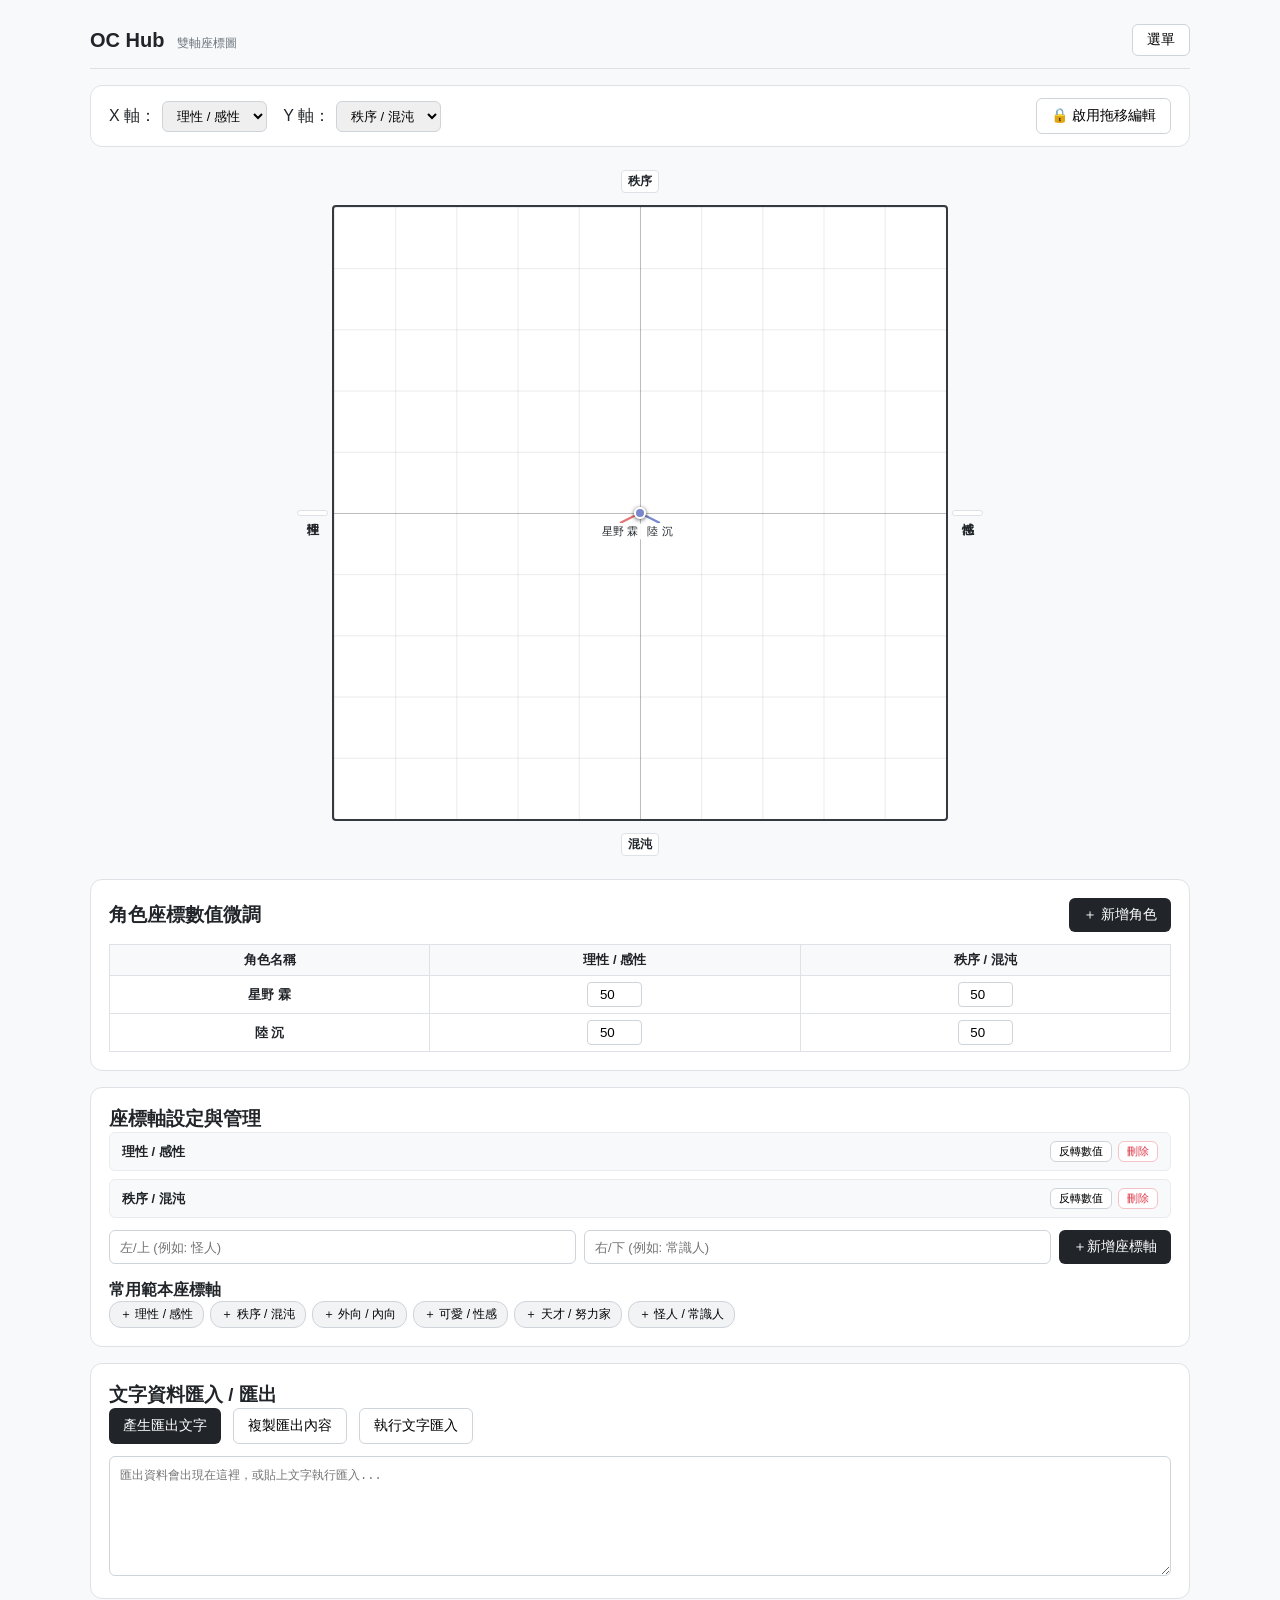
==== 角色/matrix.html @ c6c1e4fd "Add files via upload" ====
<!DOCTYPE html>
<html lang="zh-TW">

<head>
    <meta charset="UTF-8">
    <meta name="viewport" content="width=device-width, initial-scale=1.0">
    <title>OC Hub - 雙軸座標圖</title>
    <link rel="stylesheet" href="style.css">
</head>

<body>
    <div class="app-container">

        <header class="main-header">
            <div class="brand">
                <h1>OC Hub</h1>
                <span class="subtitle">雙軸座標圖</span>
            </div>

            <div class="menu-dropdown-container">
                <button class="menu-btn" onclick="toggleMenu()">選單</button>

                <div id="dropdownMenu" class="dropdown-content">
                    <a href="index.html">角色大廳</a>
                    <a href="matrix.html">雙軸座標圖</a>
                    <a href="relation.html">角色關係圖</a>
                    <a href="radar.html">能力雷達圖</a>

                    <a href="#" onclick="resetToDefaultData(); return false;"
                        style="color:#dc3545; border-top:1px solid #eee;">
                        🔄 重置為開頁預設值
                    </a>
                </div>
            </div>
        </header>

        <div class="matrix-layout">

            <div class="matrix-top-bar">

                <div class="matrix-axis-selects">

                    <div class="axis-select-group">
                        <label>X 軸：</label>
                        <select id="matrixXAxisSelect" onchange="changeMatrixAxis('x', this.value)"></select>
                    </div>

                    <div class="axis-select-group">
                        <label>Y 軸：</label>
                        <select id="matrixYAxisSelect" onchange="changeMatrixAxis('y', this.value)"></select>
                    </div>

                </div>

                <button id="dragLockBtn" class="btn" onclick="toggleMatrixDragLock()">
                    🔒 啟用拖移編輯
                </button>

            </div>

            <div class="chart-area">

                <div class="chart-wrapper">

                    <div class="axis-label axis-top" id="topLabel">
                        上
                    </div>

                    <div class="axis-label axis-bottom" id="bottomLabel">
                        下
                    </div>

                    <div class="axis-label axis-left" id="leftLabel">
                        左
                    </div>

                    <div class="axis-label axis-right" id="rightLabel">
                        右
                    </div>

                    <div class="chart" id="chartCanvas"></div>

                </div>

            </div>

            <div class="matrix-section-card">

                <div class="matrix-card-header">
                    <h3>角色座標數值微調</h3>

                    <button class="btn btn-search" onclick="addCharacterFromMatrix()">
                        ＋ 新增角色
                    </button>
                </div>

                <div class="table-wrapper">
                    <table class="character-table">
                        <thead>
                            <tr id="matrixTableHead"></tr>
                        </thead>
                        <tbody id="matrixTableBody"></tbody>
                    </table>
                </div>

            </div>

            <div class="matrix-section-card">

                <h3>座標軸設定與管理</h3>

                <div id="matrixAxisList" class="matrix-axis-list"></div>

                <div class="axis-add-row">

                    <input id="newAxisLeftInput" type="text" placeholder="左/上 (例如: 怪人)">

                    <input id="newAxisRightInput" type="text" placeholder="右/下 (例如: 常識人)">

                    <button class="btn btn-search" type="button" onclick="addNewAxisFromInput()">
                        ＋新增座標軸
                    </button>

                </div>

                <h4 style="margin-top:16px;">
                    常用範本座標軸
                </h4>

                <div id="commonAxesList" class="common-axes-tags"></div>

            </div>

            <div class="matrix-section-card">

                <h3>文字資料匯入 / 匯出</h3>

                <div style="
            display:flex;
            gap:12px;
            margin-bottom:12px;
            flex-wrap:wrap;
          ">

                    <button class="btn btn-search" onclick="generateExportText()">
                        產生匯出文字
                    </button>

                    <button class="btn" onclick="copyExportText()">
                        複製匯出內容
                    </button>

                    <button class="btn" onclick="importDataFromText()">
                        執行文字匯入
                    </button>

                </div>

                <textarea id="matrixIOTextarea" placeholder="匯出資料會出現在這裡，或貼上文字執行匯入..."></textarea>

            </div>

        </div>
    </div>

    <script src="shared.js"></script>
    <script src="matrix.js"></script>
</body>

</html>
---- 角色/style.css ----
* {
    box-sizing: border-box;
    margin: 0;
    padding: 0;
    font-family: -apple-system, BlinkMacSystemFont, "Segoe UI", Roboto, sans-serif;
}

body {
    background-color: #f8f9fa;
    color: #212529;
    padding: 12px;
}

@media (min-width: 768px) {
    body {
        padding: 24px;
    }
}

.app-container {
    max-width: 1100px;
    margin: 0 auto;
}

/* =========================
   Header
========================= */

.main-header {
    display: flex;
    justify-content: space-between;
    align-items: center;
    border-bottom: 1px solid #dee2e6;
    padding-bottom: 12px;
    margin-bottom: 16px;
}

.brand h1 {
    font-size: 20px;
    display: inline-block;
    margin-right: 8px;
}

.brand .subtitle {
    font-size: 12px;
    color: #6c757d;
}

.menu-dropdown-container {
    position: relative;
}

.menu-btn {
    background: #ffffff;
    border: 1px solid #ced4da;
    padding: 6px 14px;
    border-radius: 6px;
    cursor: pointer;
    font-size: 14px;
}

.dropdown-content {
    display: none;
    position: absolute;
    right: 0;
    top: 100%;
    margin-top: 4px;
    background-color: #ffffff;
    min-width: 140px;
    box-shadow: 0 4px 12px rgba(0, 0, 0, 0.1);
    border: 1px solid #dee2e6;
    border-radius: 6px;
    z-index: 1000;
}

.dropdown-content a {
    color: #212529;
    padding: 10px 16px;
    text-decoration: none;
    display: block;
    font-size: 14px;
}

.dropdown-content a:hover {
    background-color: #f1f3f5;
}

.dropdown-content.show {
    display: block;
}

/* =========================
   Buttons
========================= */

.btn {
    padding: 8px 14px;
    border: 1px solid #ced4da;
    background: #ffffff;
    border-radius: 6px;
    cursor: pointer;
    font-size: 14px;
}

.btn-search {
    background: #212529;
    color: #ffffff;
    border: none;
}

.btn-danger {
    color: #dc3545;
    border-color: #f5c2c7;
}

.btn-danger:hover {
    background-color: #f8d7da;
}

/* =========================
   大廳
========================= */

.toolbar {
    background: #ffffff;
    border: 1px solid #dee2e6;
    border-radius: 8px;
    padding: 12px;
    margin-bottom: 16px;
}

.search-box {
    display: flex;
    gap: 8px;
    margin-bottom: 12px;
}

.search-box input {
    flex: 1;
    padding: 8px 12px;
    border: 1px solid #ced4da;
    border-radius: 6px;
    font-size: 14px;
}

.tags-filter-bar {
    display: flex;
    align-items: center;
    gap: 8px;
    flex-wrap: wrap;
}

.filter-tag-chip {
    padding: 3px 10px;
    font-size: 12px;
    border-radius: 12px;
    border: 1px solid #ced4da;
    background: #f8f9fa;
    cursor: pointer;
    user-select: none;
}

.filter-tag-chip.selected {
    background: #212529;
    color: #ffffff;
    border-color: #212529;
}

/* =========================
   角色卡片
========================= */

.card-grid {
    display: grid;
    grid-template-columns: repeat(auto-fill, minmax(150px, 1fr));
    gap: 12px;
}

@media (min-width: 768px) {
    .card-grid {
        grid-template-columns: repeat(auto-fill, minmax(180px, 1fr));
        gap: 16px;
    }
}

.card {
    background: #ffffff;
    border: 1px solid #dee2e6;
    border-radius: 8px;
    overflow: hidden;
    cursor: pointer;
    display: flex;
    flex-direction: column;
}

.card-add {
    display: flex;
    align-items: center;
    justify-content: center;
    min-height: 200px;
    border: 1.5px dashed #ced4da;
    color: #6c757d;
    font-size: 13px;
}

.card-avatar-wrapper {
    width: 100%;
    height: 150px;
    background-color: #e9ecef;
}

.card-avatar {
    width: 100%;
    height: 100%;
    object-fit: cover;
}

.card-body {
    padding: 10px;
    flex: 1;
    display: flex;
    flex-direction: column;
    justify-content: space-between;
}

.card-title {
    font-size: 14px;
    font-weight: 600;
    margin-bottom: 6px;
}

.card-tags {
    display: flex;
    flex-wrap: wrap;
    gap: 4px;
    align-items: center;
}

.tag-badge {
    background-color: #e9ecef;
    color: #343a40;
    font-size: 11px;
    padding: 2px 6px;
    border-radius: 8px;
    display: inline-flex;
    align-items: center;
    gap: 4px;
}

.tag-badge .remove-tag-btn {
    font-size: 10px;
    color: #868e96;
    cursor: pointer;
    font-weight: bold;
}

.tag-add-btn-wrapper {
    position: relative;
    display: inline-block;
}

.tag-add-btn {
    background: #f1f3f5;
    border: 1px dashed #adb5bd;
    font-size: 11px;
    padding: 2px 8px;
    border-radius: 8px;
    cursor: pointer;
}

.tag-select-menu {
    display: none;
    position: fixed;
    top: 60px;
    left: 50%;
    transform: translateX(-50%);
    width: 90%;
    max-width: 320px;
    background: #ffffff;
    border: 1px solid #ced4da;
    border-radius: 8px;
    padding: 12px;
    z-index: 10000;
    box-shadow: 0 8px 24px rgba(0, 0, 0, 0.2);
}

.tag-select-menu.show {
    display: block;
}

.tag-select-menu input {
    width: 100%;
    padding: 8px 10px;
    font-size: 13px;
    border: 1px solid #ced4da;
    border-radius: 6px;
    margin-bottom: 8px;
}

.tag-options-list {
    max-height: 160px;
    overflow-y: auto;
}

.tag-option-item {
    font-size: 13px;
    padding: 6px 10px;
    cursor: pointer;
    border-radius: 4px;
}

.tag-option-item:hover {
    background-color: #f1f3f5;
}

/* =========================
   詳情頁
========================= */

.detail-poster-container {
    max-width: 960px;
    margin: 0 auto;
    background: #ffffff;
    border: 1px solid #e9ecef;
    border-radius: 16px;
    padding: 24px;
}

.poster-top-bar {
    display: flex;
    justify-content: space-between;
    align-items: center;
    border-bottom: 1px solid #f1f3f5;
    padding-bottom: 14px;
    margin-bottom: 24px;
}

.poster-mode-badge {
    font-size: 12px;
    padding: 4px 10px;
    border-radius: 12px;
    background-color: #e9ecef;
    color: #495057;
    font-weight: 600;
}

.poster-mode-badge.editing {
    background-color: #212529;
    color: #ffffff;
}

.poster-grid {
    display: flex;
    flex-direction: column-reverse;
    gap: 24px;
}

@media (min-width: 768px) {
    .poster-grid {
        display: grid;
        grid-template-columns: 1fr 340px;
        gap: 32px;
    }
}

.poster-left-panel {
    display: flex;
    flex-direction: column;
    gap: 20px;
}

.poster-header-group {
    display: flex;
    align-items: center;
    gap: 16px;
}

.poster-avatar-box {
    width: 96px;
    height: 96px;
    border-radius: 12px;
    overflow: hidden;
    background-color: #f1f3f5;
    border: 1px solid #dee2e6;
    flex-shrink: 0;
    position: relative;
}

.poster-avatar-img {
    width: 100%;
    height: 100%;
    object-fit: cover;
}

.editable-field {
    transition: all 0.2s;
    border: 1px solid transparent;
    border-radius: 6px;
    padding: 2px 6px;
}

.is-editing .editable-field {
    border-color: #ced4da;
    background-color: #f8f9fa;
    cursor: text;
}

.is-editing .editable-field:focus {
    border-color: #212529;
    background-color: #ffffff;
    outline: none;
}

.poster-name-input {
    font-size: 28px;
    font-weight: 800;
    color: #212529;
    width: 100%;
    border: none;
    background: transparent;
}

.poster-quote-input {
    font-size: 15px;
    font-style: italic;
    color: #343a40;
    width: 100%;
    border: none;
    background: transparent;
}

.poster-bio-textarea {
    font-size: 14px;
    line-height: 1.6;
    color: #495057;
    width: 100%;
    border: none;
    background: transparent;
    resize: vertical;
    min-height: 120px;
}

.poster-section-block {
    background-color: #f8f9fa;
    border-left: 3px solid #212529;
    padding: 12px 16px;
    border-radius: 0 8px 8px 0;
}

.poster-section-label {
    font-size: 11px;
    font-weight: 700;
    color: #868e96;
    text-transform: uppercase;
    margin-bottom: 4px;
}

.poster-right-panel {
    display: flex;
    flex-direction: column;
    align-items: center;
    position: relative;
}

.poster-fullbody-box {
    width: 100%;
    max-height: 520px;
    border-radius: 12px;
    overflow: hidden;
    background-color: #f8f9fa;
    border: 1px solid #e9ecef;
    box-shadow: 0 8px 24px rgba(0, 0, 0, 0.08);
    position: relative;
}

.poster-fullbody-img {
    width: 100%;
    height: 100%;
    object-fit: contain;
}

/* =========================
   座標圖
========================= */

.matrix-layout {
    display: flex;
    flex-direction: column;
    gap: 16px;
}

.matrix-section-card {
    background: #ffffff;
    border: 1px solid #dee2e6;
    border-radius: 12px;
    padding: 18px;
}

.matrix-card-header {
    display: flex;
    justify-content: space-between;
    align-items: center;
    margin-bottom: 12px;
}

.matrix-top-bar {
    display: flex;
    justify-content: space-between;
    align-items: center;
    background: #ffffff;
    border: 1px solid #dee2e6;
    border-radius: 12px;
    padding: 12px 18px;
    flex-wrap: wrap;
    gap: 12px;
}

.matrix-axis-selects {
    display: flex;
    gap: 16px;
    flex: 1;
    flex-wrap: wrap;
}

.axis-select-group {
    display: flex;
    align-items: center;
    gap: 6px;
}

.axis-select-group select {
    padding: 6px 10px;
    border: 1px solid #ced4da;
    border-radius: 6px;
    font-size: 13px;
}

.chart-area {
    width: min(700px, 100%);
    margin: 0 auto;
}

.chart-wrapper {
    position: relative;
    width: 100%;
    aspect-ratio: 1 / 1;
}

.chart {
    position: absolute;
    left: 6%;
    right: 6%;
    top: 6%;
    bottom: 6%;
    border: 2px solid #343a40;
    background-color: #ffffff;
    background-image:
        linear-gradient(to right, rgba(0, 0, 0, 0.08) 1px, transparent 1px),
        linear-gradient(to bottom, rgba(0, 0, 0, 0.08) 1px, transparent 1px);
    background-size: 10% 10%;
    border-radius: 4px;
    touch-action: none;
}

.chart::before {
    content: "";
    position: absolute;
    left: 50%;
    top: 0;
    width: 1px;
    height: 100%;
    background: rgba(0, 0, 0, 0.2);
}

.chart::after {
    content: "";
    position: absolute;
    top: 50%;
    left: 0;
    width: 100%;
    height: 1px;
    background: rgba(0, 0, 0, 0.2);
}

.axis-label {
    position: absolute;
    font-weight: bold;
    font-size: 12px;
    white-space: nowrap;
    z-index: 4;
    background: #ffffff;
    padding: 2px 6px;
    border-radius: 4px;
    border: 1px solid #dee2e6;
}

.axis-top {
    top: 1%;
    left: 50%;
    transform: translateX(-50%);
}

.axis-bottom {
    bottom: 1%;
    left: 50%;
    transform: translateX(-50%);
}

.axis-left {
    left: 1%;
    top: 50%;
    transform: translateY(-50%);
    writing-mode: vertical-rl;
}

.axis-right {
    right: 1%;
    top: 50%;
    transform: translateY(-50%);
    writing-mode: vertical-rl;
}

.character-dot {
    position: absolute;
    width: 12px;
    height: 12px;
    border-radius: 50%;
    border: 2px solid #ffffff;
    box-shadow: 0 1px 4px rgba(0, 0, 0, 0.35);
    transform: translate(-50%, -50%);
    z-index: 10;
}

.character-dot.draggable {
    cursor: grab;
}

.character-dot.draggable:active {
    cursor: grabbing;
}

.character-name-label {
    position: absolute;
    white-space: nowrap;
    font-size: 11px;
    font-weight: 500;
    z-index: 11;
    background: rgba(255, 255, 255, 0.92);
    padding: 1px 4px;
    border-radius: 4px;
    pointer-events: none;
    transform: translate(-50%, 0);
}

.table-wrapper {
    overflow-x: auto;
    max-height: 320px;
}

.character-table {
    width: 100%;
    border-collapse: collapse;
    font-size: 13px;
    text-align: center;
}

.character-table th,
.character-table td {
    border: 1px solid #dee2e6;
    padding: 6px 8px;
    white-space: nowrap;
}

.character-table thead th {
    background: #f8f9fa;
    position: sticky;
    top: 0;
    z-index: 2;
}

.character-table input[type="number"] {
    width: 55px;
    padding: 4px;
    border: 1px solid #ced4da;
    border-radius: 4px;
    text-align: center;
}

.matrix-axis-list {
    display: flex;
    flex-direction: column;
    gap: 8px;
    margin-bottom: 12px;
}

.matrix-axis-item {
    display: flex;
    justify-content: space-between;
    align-items: center;
    background: #f8f9fa;
    padding: 8px 12px;
    border-radius: 6px;
    font-size: 13px;
    border: 1px solid #e9ecef;
}

.axis-add-row {
    display: flex;
    gap: 8px;
    flex-wrap: wrap;
}

.axis-add-row input {
    flex: 1;
    min-width: 130px;
    padding: 6px 10px;
    border: 1px solid #ced4da;
    border-radius: 6px;
    font-size: 13px;
}

.common-axes-tags {
    display: flex;
    flex-wrap: wrap;
    gap: 6px;
}

.common-axis-btn {
    font-size: 12px;
    padding: 4px 10px;
    border-radius: 12px;
    background: #f1f3f5;
    border: 1px solid #ced4da;
    cursor: pointer;
}

textarea {
    width: 100%;
    min-height: 120px;
    padding: 10px;
    font-family: monospace;
    border: 1px solid #ced4da;
    border-radius: 6px;
    font-size: 12px;
}

/* =========================
   關係圖表單
========================= */

.relation-form-row {
    display: flex;
    gap: 8px;
    flex-wrap: wrap;
    align-items: center;
}

.relation-form-row select,
.relation-form-row input {
    padding: 6px 10px;
    border: 1px solid #ced4da;
    border-radius: 6px;
    font-size: 13px;
    flex: 1;
    min-width: 120px;
}

/* =========================
   關係圖背景
========================= */

.grid-bg-only {
    background-color: #ffffff;
    background-image:
        linear-gradient(to right, rgba(0, 0, 0, 0.05) 1px, transparent 1px),
        linear-gradient(to bottom, rgba(0, 0, 0, 0.05) 1px, transparent 1px);
    background-size: 20px 20px;
}

.relation-canvas-bg {
    background-color: #ffffff !important;
    background-image:
        linear-gradient(to right, rgba(0, 0, 0, 0.05) 1px, transparent 1px),
        linear-gradient(to bottom, rgba(0, 0, 0, 0.05) 1px, transparent 1px) !important;
    background-size: 20px 20px !important;
}

.relation-canvas-bg::before,
.relation-canvas-bg::after {
    display: none !important;
}

/* =========================
   關係圖文字
========================= */

.relation-label {
    pointer-events: none;
    user-select: none;
}

#relationCanvas {
    overflow: visible;
}
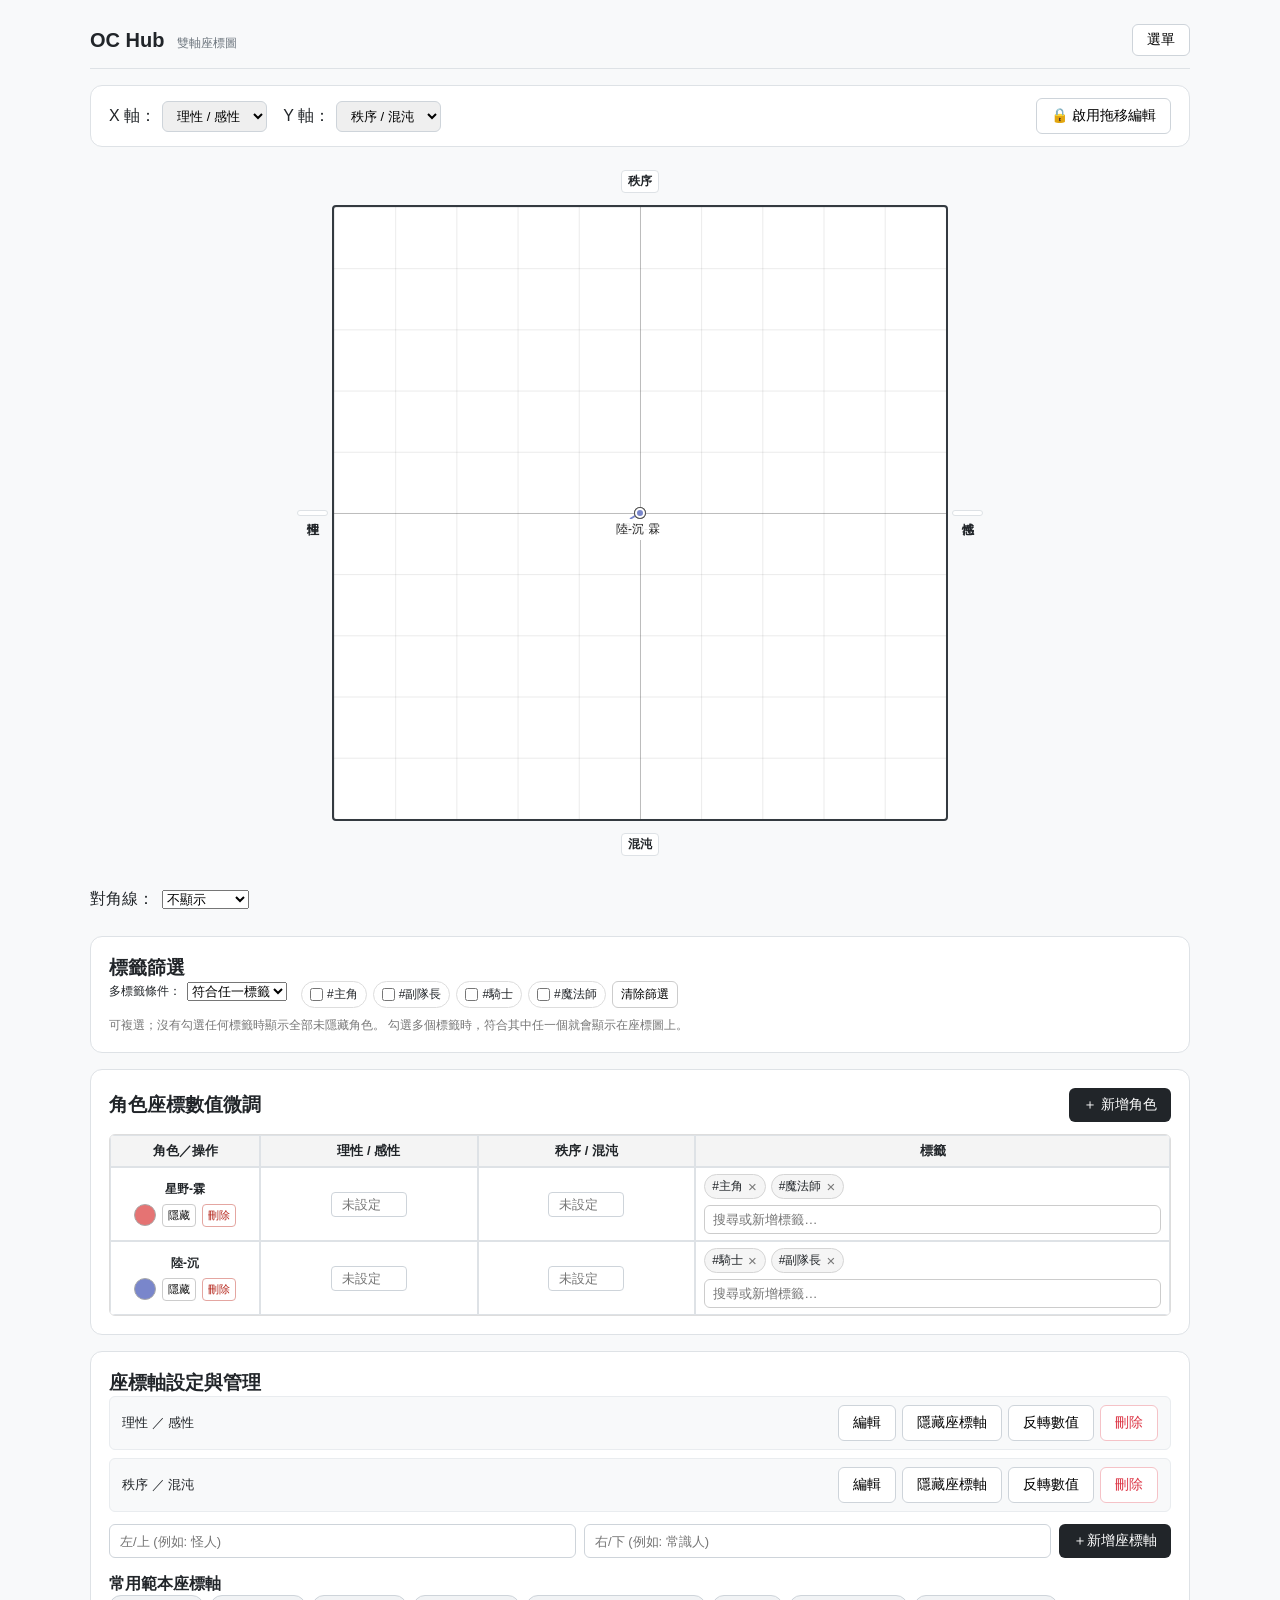
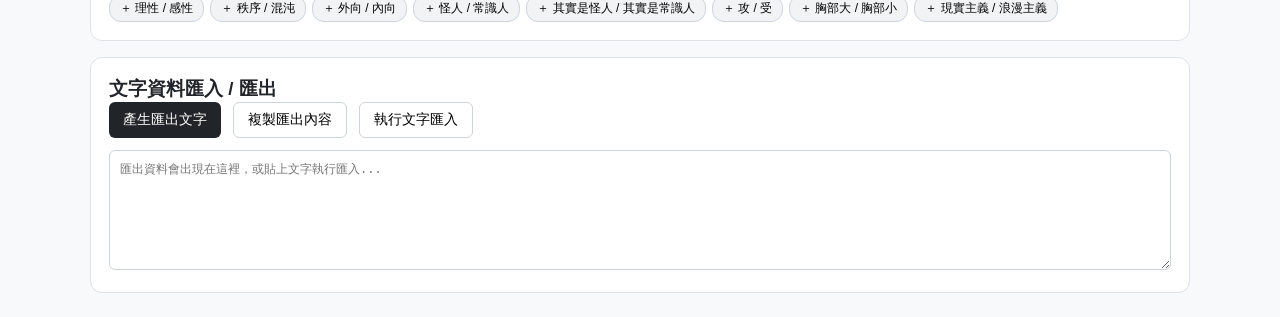
==== commit a742d770: "Add files via upload" ====
--- a/角色/matrix.html
+++ b/角色/matrix.html
@@ -83,7 +83,14 @@
                 </div>
 
             </div>
-
+            <div class="matrix-section-card" id="matrixTagFilterPanel">
+                <h3>標籤篩選</h3>
+                <div id="matrixTagFilterList" class="matrix-tag-list"></div>
+                <p class="matrix-filter-hint">
+                    可複選；沒有勾選任何標籤時顯示全部未隱藏角色。
+                    勾選多個標籤時，符合其中任一個就會顯示在座標圖上。
+                </p>
+            </div>
             <div class="matrix-section-card">
 
                 <div class="matrix-card-header">
@@ -94,7 +101,7 @@
                     </button>
                 </div>
 
-                <div class="table-wrapper">
+                <div class="table-wrapper matrix-table-scroll-wrapper">
                     <table class="character-table">
                         <thead>
                             <tr id="matrixTableHead"></tr>
--- a/角色/style.css
+++ b/角色/style.css
@@ -801,4 +801,430 @@
 
 #relationCanvas {
     overflow: visible;
+}
+
+/* ===== 雙軸座標圖：標籤篩選 ===== */
+
+#matrixTagFilterPanel {
+    width: 100%;
+}
+
+.matrix-filter-hint {
+    margin-top: 8px;
+    color: #777;
+    font-size: 12px;
+    line-height: 1.5;
+}
+
+.matrix-tag-list {
+    display: flex;
+    flex-wrap: wrap;
+    align-items: center;
+    gap: 6px;
+}
+
+.matrix-tag-chip {
+    display: inline-flex;
+    align-items: center;
+    gap: 4px;
+    padding: 4px 8px;
+    border: 1px solid #ddd;
+    border-radius: 14px;
+    font-size: 12px;
+}
+
+/* ===== 數值表：固定標題列與第一欄 ===== */
+
+.table-wrapper.matrix-table-scroll-wrapper {
+    width: 100%;
+    max-width: 100%;
+    max-height: 420px;
+    overflow: auto;
+    position: relative;
+    isolation: isolate;
+}
+
+.matrix-table-scroll-wrapper .character-table {
+    width: max-content;
+    min-width: 100%;
+    border-collapse: separate;
+    border-spacing: 0;
+}
+
+.matrix-table-scroll-wrapper .character-table thead th {
+    position: sticky;
+    top: 0;
+    z-index: 5;
+    background: #f4f4f4;
+}
+
+.matrix-table-scroll-wrapper .character-table th:first-child,
+.matrix-table-scroll-wrapper .character-table td:first-child {
+    position: sticky;
+    left: 0;
+    z-index: 4;
+    background: #fff;
+}
+
+.matrix-table-scroll-wrapper .character-table thead th:first-child {
+    z-index: 7;
+    background: #f4f4f4;
+}
+
+/* ===== 角色名稱欄：縮窄並精簡操作按鈕 ===== */
+
+.matrix-character-column {
+    width: 150px;
+    min-width: 150px;
+    max-width: 150px;
+    white-space: normal !important;
+    overflow-wrap: anywhere;
+}
+
+.matrix-character-name {
+    display: block;
+    margin-bottom: 4px;
+    font-size: 12px;
+}
+
+.matrix-character-controls {
+    display: flex;
+    flex-wrap: wrap;
+    align-items: center;
+    gap: 4px;
+    max-width: 140px;
+}
+
+.matrix-character-controls .matrix-admin-btn {
+    padding: 3px 5px;
+    font-size: 11px;
+    line-height: 1.3;
+    border-radius: 4px;
+}
+
+.matrix-custom-color {
+    width: 24px;
+    height: 22px;
+    padding: 0;
+    border: 1px solid #ddd;
+    border-radius: 4px;
+    background: #fff;
+    cursor: pointer;
+}
+
+/* 預設色盤：小色塊，不佔用整行 */
+
+.matrix-color-presets {
+    display: grid;
+    grid-template-columns: repeat(8, 12px);
+    gap: 3px;
+    width: max-content;
+}
+
+.matrix-color-swatch {
+    width: 12px;
+    height: 12px;
+    padding: 0;
+    border: 1px solid rgba(0, 0, 0, 0.2);
+    border-radius: 50%;
+    cursor: pointer;
+}
+
+.matrix-color-swatch:hover {
+    outline: 2px solid #555;
+    outline-offset: 1px;
+}
+
+.matrix-hidden-character td {
+    color: #777;
+}
+
+.matrix-hidden-mark {
+    display: inline-block;
+    margin-top: 2px;
+    color: #888;
+    font-size: 10px;
+}
+
+/* 顏色選擇：點擊色塊才展開 */
+
+.matrix-color-picker-wrap {
+    position: relative;
+    display: inline-flex;
+    align-items: center;
+}
+
+.matrix-current-color {
+    width: 22px;
+    height: 22px;
+    padding: 0;
+    border: 1px solid #aaa;
+    border-radius: 50%;
+    cursor: pointer;
+}
+
+.matrix-color-popup {
+    position: fixed;
+    z-index: 99999;
+    top: 26px;
+    left: 0;
+    width: 132px;
+    padding: 8px;
+    border: 1px solid #ddd;
+    border-radius: 7px;
+    background: #fff;
+    box-shadow: 0 3px 10px rgba(0, 0, 0, 0.15);
+}
+
+.matrix-color-popup[hidden] {
+    display: none !important;
+}
+
+.matrix-color-presets {
+    display: grid;
+    grid-template-columns: repeat(8, 12px);
+    gap: 4px;
+    width: max-content;
+}
+
+.matrix-color-swatch {
+    width: 12px;
+    height: 12px;
+    padding: 0;
+    border: 1px solid rgba(0, 0, 0, 0.2);
+    border-radius: 50%;
+    cursor: pointer;
+}
+
+.matrix-color-swatch:hover {
+    outline: 2px solid #555;
+    outline-offset: 1px;
+}
+
+.matrix-custom-color-label {
+    display: flex;
+    align-items: center;
+    justify-content: space-between;
+    gap: 6px;
+    margin-top: 8px;
+    font-size: 12px;
+}
+
+.matrix-custom-color {
+    width: 26px;
+    height: 22px;
+    padding: 0;
+    border: 1px solid #ddd;
+    border-radius: 4px;
+    cursor: pointer;
+}
+
+/* 角色操作按鈕縮小 */
+
+.matrix-character-controls {
+    display: flex;
+    flex-wrap: wrap;
+    align-items: center;
+    gap: 4px;
+    margin-top: 4px;
+}
+
+.matrix-character-controls .matrix-admin-btn {
+    padding: 3px 5px;
+    font-size: 11px;
+    line-height: 1.3;
+}
+
+/* 表格最後的標籤欄 */
+
+.matrix-tags-column {
+    min-width: 180px;
+}
+
+.matrix-tags-input {
+    width: 100%;
+    min-width: 160px;
+    box-sizing: border-box;
+}
+
+/* 標籤篩選模式選單 */
+
+.matrix-tag-match-mode {
+    display: inline-flex;
+    align-items: center;
+    flex-wrap: wrap;
+    gap: 6px;
+    margin-right: 8px;
+    margin-bottom: 6px;
+    font-size: 12px;
+}
+
+.matrix-tag-match-mode select {
+    max-width: 160px;
+}
+
+.matrix-tags-select {
+    display: block;
+    width: 100%;
+    min-width: 150px;
+    margin-bottom: 5px;
+    box-sizing: border-box;
+}
+
+.matrix-new-tag-row {
+    display: flex;
+    align-items: center;
+    gap: 4px;
+}
+
+.matrix-new-tag-input {
+    width: 100%;
+    min-width: 0;
+    box-sizing: border-box;
+}
+
+.matrix-new-tag-row .matrix-admin-btn {
+    flex-shrink: 0;
+}
+
+.matrix-character-column {
+    text-align: center;
+    vertical-align: middle;
+}
+
+.matrix-character-controls {
+    display: flex;
+    flex-wrap: wrap;
+    justify-content: center;
+    align-items: center;
+    gap: 6px;
+    margin-top: 6px;
+}
+
+.matrix-color-picker-wrap {
+    display: inline-flex;
+    justify-content: center;
+    align-items: center;
+}
+
+.matrix-axis-item {
+    display: flex;
+    flex-wrap: wrap;
+    align-items: center;
+    justify-content: space-between;
+    gap: 8px;
+}
+
+.matrix-axis-name-editor {
+    display: flex;
+    flex: 1;
+    align-items: center;
+    gap: 6px;
+    min-width: 220px;
+}
+
+.matrix-axis-name-editor input {
+    width: 100%;
+    min-width: 0;
+    box-sizing: border-box;
+}
+
+.matrix-axis-buttons {
+    display: flex;
+    flex-wrap: wrap;
+    gap: 6px;
+}
+
+/* 角色標籤膠囊 */
+.matrix-selected-tags {
+    display: flex;
+    flex-wrap: wrap;
+    gap: 5px;
+    margin-bottom: 6px;
+}
+
+.matrix-edit-tag-chip {
+    display: inline-flex;
+    align-items: center;
+    gap: 4px;
+    max-width: 100%;
+    padding: 3px 7px;
+    border: 1px solid #d5d5d5;
+    border-radius: 999px;
+    background: #f5f5f5;
+    font-size: 12px;
+    overflow-wrap: anywhere;
+}
+
+.matrix-remove-tag {
+    border: 0;
+    padding: 0 1px;
+    background: transparent;
+    color: #777;
+    font-size: 15px;
+    line-height: 1;
+    cursor: pointer;
+}
+
+.matrix-remove-tag:hover {
+    color: #b42318;
+}
+
+.matrix-tag-picker {
+    position: relative;
+    min-width: 130px;
+}
+
+.matrix-tag-search {
+    width: 100%;
+    min-width: 0;
+    box-sizing: border-box;
+    padding: 6px 8px;
+    border: 1px solid #ccc;
+    border-radius: 6px;
+    background: #fff;
+}
+
+.matrix-tag-dropdown {
+    position: absolute;
+    top: calc(100% + 3px);
+    left: 0;
+    right: 0;
+    z-index: 100;
+    max-height: 180px;
+    overflow-y: auto;
+    border: 1px solid #ddd;
+    border-radius: 6px;
+    background: #fff;
+    box-shadow: 0 4px 12px rgba(0, 0, 0, 0.12);
+}
+
+.matrix-tag-dropdown[hidden] {
+    display: none;
+}
+
+.matrix-tag-option {
+    display: block;
+    width: 100%;
+    padding: 7px 9px;
+    border: 0;
+    background: #fff;
+    text-align: left;
+    font-size: 12px;
+    cursor: pointer;
+}
+
+.matrix-tag-option:hover {
+    background: #f0f0f0;
+}
+
+.matrix-tag-create {
+    border-top: 1px solid #eee;
+    color: #2563a6;
+}
+
+.matrix-tag-empty {
+    padding: 8px;
+    color: #777;
+    font-size: 12px;
 }
